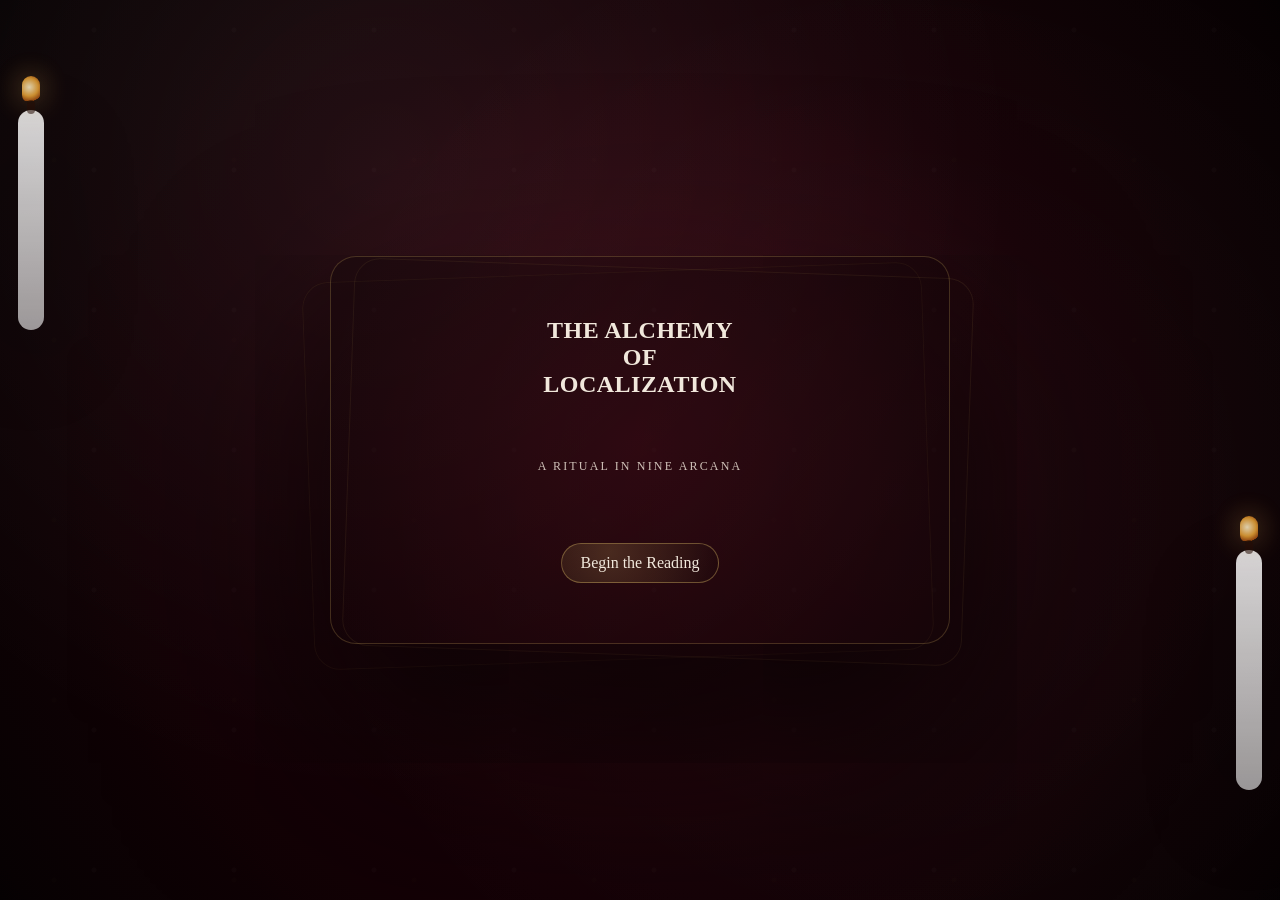
==== index.html @ 1b464106 "Create tarot-themed multi-page reading experience" ====
<!doctype html>
<html lang="en">
<head>
  <meta charset="utf-8" />
  <meta name="viewport" content="width=device-width,initial-scale=1" />
  <title>The Alchemy of Localization</title>
  <link rel="stylesheet" href="styles.css" />
</head>
<body class="page page--cover">
  <div class="bg"></div>

  <!-- floating corner candles (png optional) -->
  <div class="cornerCandles" aria-hidden="true">
    <div class="candle candle--tl">
      <div class="flame"></div>
    </div>
    <div class="candle candle--br">
      <div class="flame"></div>
    </div>
  </div>

  <main class="centerStage">
    <section class="stack" aria-label="Cover">
      <div class="stack__card stack__card--back"></div>
      <div class="stack__card stack__card--mid"></div>

      <div class="stack__card stack__card--front" id="coverCard">
        <!-- Optional photo face; if you add assets/cover-front.jpg later it will show -->
        <div class="coverPhoto" aria-hidden="true"></div>

        <div class="coverFace">
          <h1 class="title">THE ALCHEMY<br/>OF<br/>LOCALIZATION</h1>
          <p class="subtitle">A Ritual in Nine Arcana</p>

          <a class="btn btn--gold" id="beginReading" href="spread.html">Begin the Reading</a>
        </div>
      </div>
    </section>
  </main>

  <script src="script.js"></script>
</body>
</html>
---- styles.css ----
:root{
  --bg0:#050102;
  --bg1:#140206;
  --bg2:#2a0610;
  --velvet:#3a0712;
  --ink:#0b0203;

  --ivory:#f1e8dc;
  --ivory2:rgba(241,232,220,.82);
  --gold:#c6a65b;
  --gold2:rgba(198,166,91,.26);

  --shadow: 0 80px 220px rgba(0,0,0,.72);
}

*{ box-sizing:border-box; }
html,body{ height:100%; }
body{
  margin:0;
  color:var(--ivory);
  font-family: "Georgia", serif;
  background: var(--bg0);
  overflow-x:hidden;
}

a{ color:inherit; }

.bg{
  position:fixed; inset:0;
  background:
    radial-gradient(circle at 30% 18%, rgba(255,255,255,.06), transparent 55%),
    radial-gradient(circle at 70% 55%, rgba(255,255,255,.03), transparent 60%),
    radial-gradient(circle at 50% 50%, var(--velvet) 0%, var(--bg1) 55%, var(--bg0) 100%);
  filter: saturate(115%);
  z-index:-3;
}

/* ===== Petals (fallback: CSS petals if no image) ===== */
body::before{
  content:"";
  position:fixed; inset:-20%;
  background:
    radial-gradient(circle, rgba(241,232,220,.06) 0 2px, transparent 3px) 0 0/140px 140px,
    radial-gradient(circle, rgba(198,166,91,.04) 0 2px, transparent 3px) 40px 70px/180px 180px;
  opacity:.35;
  filter: blur(0.2px);
  pointer-events:none;
  z-index:-2;
  animation: drift 14s ease-in-out infinite alternate;
}
@keyframes drift{
  from{ transform: translate3d(-10px,-8px,0); }
  to{ transform: translate3d(12px,10px,0); }
}

/* ===== Layout helpers ===== */
.page{ min-height:100vh; }
.centerStage{ min-height:100vh; display:grid; place-items:center; padding:48px 18px; }

.title{ margin:0; letter-spacing:.02em; text-transform:uppercase; }
.title--hero{ font-size: clamp(34px, 5vw, 56px); }
.subtitle{
  margin:10px 0 18px;
  color: var(--ivory2);
  letter-spacing:.18em;
  text-transform:uppercase;
  font-size: 12px;
}

/* ===== Buttons ===== */
.btn{
  display:inline-block;
  padding:10px 18px;
  border-radius:999px;
  border:1px solid rgba(198,166,91,.44);
  text-decoration:none;
  background: rgba(0,0,0,.16);
  transition: transform .2s ease, box-shadow .2s ease, background .2s ease;
}
.btn:hover{
  transform: translateY(-1px);
  box-shadow: 0 22px 70px rgba(0,0,0,.45);
}
.btn--gold{
  background: radial-gradient(circle at 30% 20%, rgba(198,166,91,.22), rgba(0,0,0,.12));
}
.btn--ghost{ opacity:.9; }

/* ===== Cover stack ===== */
.stack{ position:relative; width:min(760px, 94vw); aspect-ratio: 16/10; display:grid; place-items:center; }
.stack__card{
  position:absolute;
  width:min(620px, 94vw);
  aspect-ratio: 16/10;
  border-radius:26px;
  border:1px solid var(--gold2);
  background: rgba(0,0,0,.22);
  box-shadow: var(--shadow);
  overflow:hidden;
}
.stack__card--back{ transform: translate(-22px, 16px) rotate(-2deg); opacity:.35; }
.stack__card--mid { transform: translate(18px, 12px) rotate(2deg); opacity:.45; }
.stack__card--front{ z-index:5; }

.coverFace{
  position:relative;
  z-index:10;
  height:100%;
  display:grid;
  place-items:center;
  text-align:center;
  padding:34px;
  pointer-events:auto;
}

.coverPhoto{
  position:absolute; inset:0;
  border-radius: inherit;
  background:
    url("assets/cover-front.jpg") center/cover no-repeat;
  opacity:.0; /* becomes visible automatically if image loads */
  z-index:8;
  pointer-events:none;
}
.coverPhoto::after{
  content:"";
  position:absolute; inset:0;
  background: linear-gradient(to bottom, rgba(0,0,0,.12), rgba(0,0,0,.72));
}
.coverPhoto.is-loaded{ opacity:1; }

.coverPhoto.is-opening{
  transform: rotateY(-78deg);
  transform-origin:left center;
  transition: transform 900ms cubic-bezier(.22,1,.36,1), opacity 650ms ease, filter 650ms ease;
  opacity:0;
  filter: blur(6px);
}

/* ===== Candles (no png needed: pure CSS candle + flicker) ===== */
.cornerCandles{ position:fixed; inset:0; pointer-events:none; }
.candle{
  position:absolute;
  width: 26px;
  height: 220px;
  border-radius: 18px;
  background: linear-gradient(to bottom, rgba(255,255,255,.92), rgba(255,255,255,.65));
  box-shadow: 0 30px 90px rgba(0,0,0,.55);
  opacity:.9;
  filter: blur(.0px);
}
.candle--tl{ left:18px; top:110px; }
.candle--br{ right:18px; bottom:110px; height: 240px; }

.candle::after{
  content:"";
  position:absolute;
  left: 50%;
  top: -10px;
  width: 8px; height: 14px;
  transform: translateX(-50%);
  background: rgba(40,15,5,.55);
  border-radius: 6px;
  filter: blur(.2px);
}
.flame{
  position:absolute;
  left:50%;
  top:-34px;
  width: 18px; height: 28px;
  transform: translateX(-50%);
  border-radius: 12px 12px 12px 12px;
  background: radial-gradient(circle at 40% 40%, rgba(255,240,200,.95), rgba(255,180,60,.85) 45%, rgba(255,120,20,.55) 70%, transparent 72%);
  filter: drop-shadow(0 0 14px rgba(255,190,90,.55));
  animation: flicker 120ms infinite alternate;
}
@keyframes flicker{
  from{ transform: translateX(-50%) rotate(-1deg) scale(0.98); opacity:.85; }
  to{ transform: translateX(-50%) rotate(1deg) scale(1.02); opacity:1; }
}

/* ===== Spread page ===== */
.spreadStage{ min-height:100vh; padding:56px 18px 40px; max-width:1100px; margin:0 auto; }
.spreadHeader{ text-align:center; margin-bottom: 22px; }
.kicker{ color: rgba(198,166,91,.78); letter-spacing:.22em; text-transform:uppercase; font-size: 12px; }
.spell{ margin:10px 0 6px; font-size: clamp(34px, 4.5vw, 58px); }
.deckline{ margin:0 auto; max-width: 70ch; color: var(--ivory2); }

.spreadArea{ display:grid; place-items:center; gap: 18px; }
.deck{
  width: 240px; height: 160px;
  position:relative;
  opacity: .95;
}
.deck__card{
  position:absolute; inset:0;
  border-radius: 18px;
  border:1px solid var(--gold2);
  background: linear-gradient(135deg, rgba(255,255,255,.04), rgba(0,0,0,.25));
  box-shadow: 0 50px 140px rgba(0,0,0,.55);
}
.deck__card:nth-child(1){ transform: rotate(-3deg) translate(-6px, 2px); }
.deck__card:nth-child(2){ transform: rotate(2deg) translate(6px, -2px); opacity:.9; }
.deck__card:nth-child(3){ transform: rotate(0deg); opacity:.8; }

.cardsGrid{
  width: min(980px, 96vw);
  display:grid;
  grid-template-columns: repeat(3, 1fr);
  gap: 16px;
  opacity: 0;
  transform: translateY(10px);
  pointer-events:none;
  transition: opacity 600ms ease, transform 600ms ease;
}
@media (max-width: 820px){ .cardsGrid{ grid-template-columns: repeat(2, 1fr); } }
@media (max-width: 520px){ .cardsGrid{ grid-template-columns: 1fr; } }

.cardsGrid[data-state="shown"]{
  opacity:1;
  transform: translateY(0);
  pointer-events:auto;
}

.tarot{
  border:1px solid var(--gold2);
  border-radius:18px;
  background: rgba(0,0,0,.20);
  box-shadow: 0 40px 120px rgba(0,0,0,.45);
  padding:0;
  cursor:pointer;
  overflow:hidden;
  aspect-ratio: 3 / 5;
  position:relative;
}
.tarot::before{
  content:"";
  position:absolute; inset:0;
  background:
    radial-gradient(circle at 30% 20%, rgba(255,255,255,.06), transparent 55%),
    linear-gradient(to bottom, rgba(0,0,0,.05), rgba(0,0,0,.55));
}
.tarot span{
  position:absolute;
  left:14px; bottom:12px;
  color: rgba(241,232,220,.85);
  letter-spacing:.18em;
  text-transform:uppercase;
  font-size: 11px;
}

/* once you add images, they’ll show automatically */
.tarot.has-img{
  background-size: cover;
  background-position: center;
}
.tarot.has-img::before{ background: linear-gradient(to bottom, rgba(0,0,0,.05), rgba(0,0,0,.62)); }

.spreadActions{ display:flex; justify-content:center; gap:10px; flex-wrap:wrap; margin-top: 16px; }
.hint{ text-align:center; opacity:.85; margin-top: 12px; }

/* ===== Reading page ===== */
.rail{
  position:fixed; left:18px; top:50%; transform: translateY(-50%);
  display:flex; flex-direction:column; gap:10px; z-index:20;
}
.rail a{
  width:36px; height:36px; border-radius:999px;
  display:grid; place-items:center;
  border:1px solid rgba(198,166,91,.35);
  text-decoration:none;
  background: rgba(0,0,0,.14);
  font-size:12px;
}

.reading{ max-width:1100px; margin:0 auto; padding: 56px 18px 72px; }
.readingHero{ padding-left: 64px; }
@media (max-width: 900px){ .readingHero{ padding-left:0; } .rail{ display:none; } }

.readingActions{ display:flex; gap:10px; flex-wrap:wrap; margin-top:12px; }

.arcana{
  padding: 40px 0;
  border-top: 1px solid rgba(198,166,91,.12);
}
.arcana h2{ margin: 0 0 10px; font-size: clamp(26px, 3.2vw, 40px); }
.arcana p{ margin: 0; color: rgba(241,232,220,.82); max-width: 78ch; }

.final{ padding: 56px 0 0; text-align:center; border-top: 1px solid rgba(198,166,91,.12); }
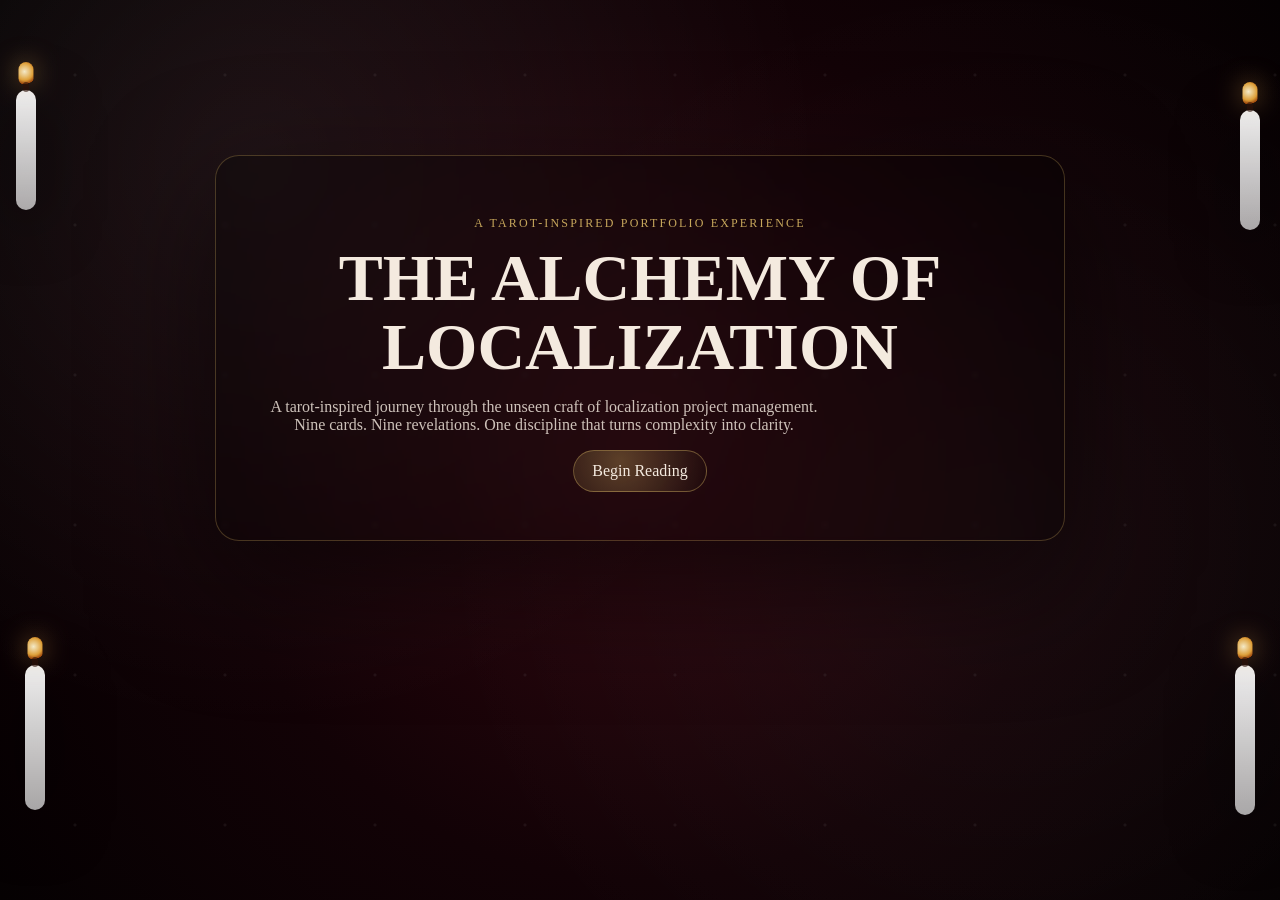
==== commit ec4ff1b7: "Refine tarot experience with full arcana narrative and interactions" ====
--- a/index.html
+++ b/index.html
@@ -8,33 +8,22 @@
 </head>
 <body class="page page--cover">
   <div class="bg"></div>
+  <div class="particles" aria-hidden="true"></div>
+  <div class="petalLayer" id="petalLayer" aria-hidden="true"></div>
 
-  <!-- floating corner candles (png optional) -->
   <div class="cornerCandles" aria-hidden="true">
-    <div class="candle candle--tl">
-      <div class="flame"></div>
-    </div>
-    <div class="candle candle--br">
-      <div class="flame"></div>
-    </div>
+    <div class="candle candle--tl"><div class="flame"></div></div>
+    <div class="candle candle--tr"><div class="flame"></div></div>
+    <div class="candle candle--bl"><div class="flame"></div></div>
+    <div class="candle candle--br"><div class="flame"></div></div>
   </div>
 
   <main class="centerStage">
-    <section class="stack" aria-label="Cover">
-      <div class="stack__card stack__card--back"></div>
-      <div class="stack__card stack__card--mid"></div>
-
-      <div class="stack__card stack__card--front" id="coverCard">
-        <!-- Optional photo face; if you add assets/cover-front.jpg later it will show -->
-        <div class="coverPhoto" aria-hidden="true"></div>
-
-        <div class="coverFace">
-          <h1 class="title">THE ALCHEMY<br/>OF<br/>LOCALIZATION</h1>
-          <p class="subtitle">A Ritual in Nine Arcana</p>
-
-          <a class="btn btn--gold" id="beginReading" href="spread.html">Begin the Reading</a>
-        </div>
-      </div>
+    <section class="heroCard" aria-label="Cover">
+      <p class="kicker">A TAROT-INSPIRED PORTFOLIO EXPERIENCE</p>
+      <h1 class="title">THE ALCHEMY OF LOCALIZATION</h1>
+      <p class="lead">A tarot-inspired journey through the unseen craft of localization project management. Nine cards. Nine revelations. One discipline that turns complexity into clarity.</p>
+      <a class="btn btn--gold" id="beginReading" href="spread.html">Begin Reading</a>
     </section>
   </main>
 
--- a/styles.css
+++ b/styles.css
@@ -1,289 +1,80 @@
 :root{
   --bg0:#050102;
-  --bg1:#140206;
-  --bg2:#2a0610;
-  --velvet:#3a0712;
-  --ink:#0b0203;
+  --bg1:#120206;
+  --velvet:#310810;
+  --ivory:#f4eadf;
+  --ivory-soft:rgba(244,234,223,.82);
+  --gold:#c6a65b;
+  --gold-soft:rgba(198,166,91,.3);
+}
+*{box-sizing:border-box}
+html,body{height:100%}
+body{margin:0;color:var(--ivory);font-family:Georgia,serif;background:var(--bg0);overflow-x:hidden}
+a{color:inherit}
+.bg{position:fixed;inset:0;background:radial-gradient(circle at 20% 18%,rgba(255,255,255,.07),transparent 45%),radial-gradient(circle at 78% 60%,rgba(255,255,255,.04),transparent 50%),radial-gradient(circle at 50% 50%,var(--velvet),var(--bg1) 55%,var(--bg0));z-index:-4}
+.particles{position:fixed;inset:0;z-index:-3;pointer-events:none;opacity:.55;background-image:radial-gradient(circle,rgba(255,255,255,.1) 0 1px,transparent 2px);background-size:150px 150px;animation:drift 16s ease-in-out infinite alternate}
+@keyframes drift{from{transform:translate(-10px,-8px)}to{transform:translate(14px,12px)}}
 
-  --ivory:#f1e8dc;
-  --ivory2:rgba(241,232,220,.82);
-  --gold:#c6a65b;
-  --gold2:rgba(198,166,91,.26);
+.petalLayer{position:fixed;inset:0;pointer-events:none;z-index:20}
+.petal{position:absolute;width:10px;height:14px;background:linear-gradient(150deg,#f7d5d9,#be4f5f);border-radius:65% 35% 60% 40%;opacity:.82;animation:petalFall 1.4s ease-out forwards}
+@keyframes petalFall{0%{transform:translate(0,0) rotate(0) scale(1);opacity:.9}100%{transform:translate(var(--dx),var(--dy)) rotate(220deg) scale(.3);opacity:0}}
 
-  --shadow: 0 80px 220px rgba(0,0,0,.72);
-}
+.page{min-height:100vh}
+.centerStage,.spreadStage,.readingStage{position:relative;min-height:100vh;padding:56px 20px 70px;max-width:1100px;margin:0 auto}
+.kicker,.subtitle{text-transform:uppercase;letter-spacing:.18em;font-size:12px;color:var(--gold)}
+.title{margin:0 0 14px;font-size:clamp(38px,6vw,66px);line-height:1.05;text-transform:uppercase}
+.lead,.deckline,.lore{color:var(--ivory-soft);max-width:70ch}
+.lore{font-style:italic}
 
-*{ box-sizing:border-box; }
-html,body{ height:100%; }
-body{
-  margin:0;
-  color:var(--ivory);
-  font-family: "Georgia", serif;
-  background: var(--bg0);
-  overflow-x:hidden;
-}
+.heroCard,.readingCard,.closingScene{background:rgba(0,0,0,.3);border:1px solid var(--gold-soft);border-radius:24px;box-shadow:0 40px 120px rgba(0,0,0,.55);backdrop-filter:blur(2px)}
+.heroCard{padding:48px;text-align:center;max-width:850px;margin:11vh auto 0}
 
-a{ color:inherit; }
+.btn{display:inline-block;padding:11px 18px;border-radius:999px;border:1px solid rgba(198,166,91,.45);text-decoration:none;background:rgba(0,0,0,.2);transition:.2s transform,.2s box-shadow,.2s opacity;cursor:pointer;color:var(--ivory)}
+.btn:hover{transform:translateY(-1px);box-shadow:0 18px 60px rgba(0,0,0,.45)}
+.btn--gold{background:radial-gradient(circle at 35% 25%,rgba(198,166,91,.35),rgba(0,0,0,.12))}
+.btn--gold-soft{background:radial-gradient(circle at 35% 25%,rgba(198,166,91,.2),rgba(0,0,0,.12))}
+.btn--ghost{opacity:.92}
 
-.bg{
-  position:fixed; inset:0;
-  background:
-    radial-gradient(circle at 30% 18%, rgba(255,255,255,.06), transparent 55%),
-    radial-gradient(circle at 70% 55%, rgba(255,255,255,.03), transparent 60%),
-    radial-gradient(circle at 50% 50%, var(--velvet) 0%, var(--bg1) 55%, var(--bg0) 100%);
-  filter: saturate(115%);
-  z-index:-3;
-}
+.cornerCandles,.candleField{position:fixed;inset:0;pointer-events:none;z-index:1}
+.candle{position:absolute;width:20px;height:120px;border-radius:14px;background:linear-gradient(to bottom,rgba(255,255,255,.93),rgba(255,255,255,.65));box-shadow:0 14px 60px rgba(0,0,0,.6)}
+.candle::after{content:"";position:absolute;left:50%;top:-8px;transform:translateX(-50%);width:6px;height:10px;background:rgba(45,16,8,.6);border-radius:8px}
+.flame{position:absolute;left:50%;top:-28px;transform:translateX(-50%);width:15px;height:24px;border-radius:12px;background:radial-gradient(circle at 40% 40%,rgba(255,245,210,.95),rgba(255,185,66,.85) 50%,rgba(255,110,10,.55) 72%,transparent 74%);filter:drop-shadow(0 0 12px rgba(255,190,90,.5));animation:flicker .14s infinite alternate}
+@keyframes flicker{from{transform:translateX(-50%) rotate(-2deg) scale(.98)}to{transform:translateX(-50%) rotate(1deg) scale(1.04)}}
+.candle--tl{left:16px;top:90px}.candle--tr{right:20px;top:110px}.candle--bl{left:25px;bottom:90px;height:145px}.candle--br{right:25px;bottom:85px;height:150px}
 
-/* ===== Petals (fallback: CSS petals if no image) ===== */
-body::before{
-  content:"";
-  position:fixed; inset:-20%;
-  background:
-    radial-gradient(circle, rgba(241,232,220,.06) 0 2px, transparent 3px) 0 0/140px 140px,
-    radial-gradient(circle, rgba(198,166,91,.04) 0 2px, transparent 3px) 40px 70px/180px 180px;
-  opacity:.35;
-  filter: blur(0.2px);
-  pointer-events:none;
-  z-index:-2;
-  animation: drift 14s ease-in-out infinite alternate;
-}
-@keyframes drift{
-  from{ transform: translate3d(-10px,-8px,0); }
-  to{ transform: translate3d(12px,10px,0); }
-}
+.spreadHeader,.readingHeader{text-align:center;margin-bottom:22px}
+.cardsGrid{display:grid;grid-template-columns:repeat(3,1fr);gap:16px;opacity:0;transform:translateY(12px) scale(.98);pointer-events:none;transition:.7s}
+.cardsGrid[data-state='shown']{opacity:1;transform:translateY(0) scale(1);pointer-events:auto}
+@media (max-width:820px){.cardsGrid{grid-template-columns:repeat(2,1fr)}}
+@media (max-width:560px){.cardsGrid{grid-template-columns:1fr}.heroCard{padding:34px 24px}}
+.tarot{aspect-ratio:3/5;border:1px solid var(--gold-soft);border-radius:16px;background:linear-gradient(145deg,rgba(255,255,255,.08),rgba(0,0,0,.4));position:relative;overflow:hidden;cursor:pointer;color:var(--ivory);box-shadow:0 28px 80px rgba(0,0,0,.55);transition:transform .25s}
+.tarot:hover{transform:translateY(-4px)}
+.tarot::before{content:"";position:absolute;inset:0;background:linear-gradient(to bottom,rgba(0,0,0,.06),rgba(0,0,0,.65))}
+.tarot span{position:absolute;left:12px;bottom:12px;letter-spacing:.1em;font-size:11px;text-transform:uppercase;text-align:left;z-index:2}
+.tarot.has-img{background-size:cover;background-position:center}
+.tarot.has-img::before{background:linear-gradient(to bottom,rgba(0,0,0,.1),rgba(0,0,0,.72))}
+.spreadActions,.readingActions{display:flex;gap:10px;justify-content:center;flex-wrap:wrap;margin-top:16px}
+.hint{text-align:center;color:var(--ivory-soft)}
 
-/* ===== Layout helpers ===== */
-.page{ min-height:100vh; }
-.centerStage{ min-height:100vh; display:grid; place-items:center; padding:48px 18px; }
+.candleField .candle:nth-child(1){left:8%;bottom:22px;height:130px}
+.candleField .candle:nth-child(2){left:20%;bottom:8px;height:95px}
+.candleField .candle:nth-child(3){left:36%;bottom:15px;height:115px}
+.candleField .candle:nth-child(4){right:35%;bottom:14px;height:104px}
+.candleField .candle:nth-child(5){right:19%;bottom:8px;height:92px}
+.candleField .candle:nth-child(6){right:8%;bottom:22px;height:136px}
+.candleField--dense .candle{height:90px}
 
-.title{ margin:0; letter-spacing:.02em; text-transform:uppercase; }
-.title--hero{ font-size: clamp(34px, 5vw, 56px); }
-.subtitle{
-  margin:10px 0 18px;
-  color: var(--ivory2);
-  letter-spacing:.18em;
-  text-transform:uppercase;
-  font-size: 12px;
-}
+.arcanaRail{display:grid;grid-template-columns:repeat(9,minmax(0,1fr));gap:8px;margin:0 auto 16px;max-width:920px}
+.arcanaRail a{border:1px solid var(--gold-soft);padding:8px 6px;border-radius:999px;text-align:center;text-decoration:none;background:rgba(0,0,0,.2);font-size:12px}
+.arcanaRail a.is-active{background:rgba(198,166,91,.28)}
+.readingCard{padding:28px;max-width:920px;margin:0 auto}
+.progress{color:var(--gold);letter-spacing:.15em;text-transform:uppercase;font-size:11px}
+.prophecy{font-style:italic;color:var(--ivory-soft)}
+.detailGrid{display:grid;grid-template-columns:repeat(3,1fr);gap:14px}
+.detailBlock{padding:14px;border:1px solid rgba(198,166,91,.2);border-radius:14px;background:rgba(0,0,0,.22)}
+.detailBlock h3{margin:0 0 8px;font-size:14px;letter-spacing:.06em;text-transform:uppercase;color:var(--gold)}
+.detailBlock p{margin:0;color:var(--ivory-soft)}
+@media (max-width:860px){.detailGrid{grid-template-columns:1fr}}
 
-/* ===== Buttons ===== */
-.btn{
-  display:inline-block;
-  padding:10px 18px;
-  border-radius:999px;
-  border:1px solid rgba(198,166,91,.44);
-  text-decoration:none;
-  background: rgba(0,0,0,.16);
-  transition: transform .2s ease, box-shadow .2s ease, background .2s ease;
-}
-.btn:hover{
-  transform: translateY(-1px);
-  box-shadow: 0 22px 70px rgba(0,0,0,.45);
-}
-.btn--gold{
-  background: radial-gradient(circle at 30% 20%, rgba(198,166,91,.22), rgba(0,0,0,.12));
-}
-.btn--ghost{ opacity:.9; }
-
-/* ===== Cover stack ===== */
-.stack{ position:relative; width:min(760px, 94vw); aspect-ratio: 16/10; display:grid; place-items:center; }
-.stack__card{
-  position:absolute;
-  width:min(620px, 94vw);
-  aspect-ratio: 16/10;
-  border-radius:26px;
-  border:1px solid var(--gold2);
-  background: rgba(0,0,0,.22);
-  box-shadow: var(--shadow);
-  overflow:hidden;
-}
-.stack__card--back{ transform: translate(-22px, 16px) rotate(-2deg); opacity:.35; }
-.stack__card--mid { transform: translate(18px, 12px) rotate(2deg); opacity:.45; }
-.stack__card--front{ z-index:5; }
-
-.coverFace{
-  position:relative;
-  z-index:10;
-  height:100%;
-  display:grid;
-  place-items:center;
-  text-align:center;
-  padding:34px;
-  pointer-events:auto;
-}
-
-.coverPhoto{
-  position:absolute; inset:0;
-  border-radius: inherit;
-  background:
-    url("assets/cover-front.jpg") center/cover no-repeat;
-  opacity:.0; /* becomes visible automatically if image loads */
-  z-index:8;
-  pointer-events:none;
-}
-.coverPhoto::after{
-  content:"";
-  position:absolute; inset:0;
-  background: linear-gradient(to bottom, rgba(0,0,0,.12), rgba(0,0,0,.72));
-}
-.coverPhoto.is-loaded{ opacity:1; }
-
-.coverPhoto.is-opening{
-  transform: rotateY(-78deg);
-  transform-origin:left center;
-  transition: transform 900ms cubic-bezier(.22,1,.36,1), opacity 650ms ease, filter 650ms ease;
-  opacity:0;
-  filter: blur(6px);
-}
-
-/* ===== Candles (no png needed: pure CSS candle + flicker) ===== */
-.cornerCandles{ position:fixed; inset:0; pointer-events:none; }
-.candle{
-  position:absolute;
-  width: 26px;
-  height: 220px;
-  border-radius: 18px;
-  background: linear-gradient(to bottom, rgba(255,255,255,.92), rgba(255,255,255,.65));
-  box-shadow: 0 30px 90px rgba(0,0,0,.55);
-  opacity:.9;
-  filter: blur(.0px);
-}
-.candle--tl{ left:18px; top:110px; }
-.candle--br{ right:18px; bottom:110px; height: 240px; }
-
-.candle::after{
-  content:"";
-  position:absolute;
-  left: 50%;
-  top: -10px;
-  width: 8px; height: 14px;
-  transform: translateX(-50%);
-  background: rgba(40,15,5,.55);
-  border-radius: 6px;
-  filter: blur(.2px);
-}
-.flame{
-  position:absolute;
-  left:50%;
-  top:-34px;
-  width: 18px; height: 28px;
-  transform: translateX(-50%);
-  border-radius: 12px 12px 12px 12px;
-  background: radial-gradient(circle at 40% 40%, rgba(255,240,200,.95), rgba(255,180,60,.85) 45%, rgba(255,120,20,.55) 70%, transparent 72%);
-  filter: drop-shadow(0 0 14px rgba(255,190,90,.55));
-  animation: flicker 120ms infinite alternate;
-}
-@keyframes flicker{
-  from{ transform: translateX(-50%) rotate(-1deg) scale(0.98); opacity:.85; }
-  to{ transform: translateX(-50%) rotate(1deg) scale(1.02); opacity:1; }
-}
-
-/* ===== Spread page ===== */
-.spreadStage{ min-height:100vh; padding:56px 18px 40px; max-width:1100px; margin:0 auto; }
-.spreadHeader{ text-align:center; margin-bottom: 22px; }
-.kicker{ color: rgba(198,166,91,.78); letter-spacing:.22em; text-transform:uppercase; font-size: 12px; }
-.spell{ margin:10px 0 6px; font-size: clamp(34px, 4.5vw, 58px); }
-.deckline{ margin:0 auto; max-width: 70ch; color: var(--ivory2); }
-
-.spreadArea{ display:grid; place-items:center; gap: 18px; }
-.deck{
-  width: 240px; height: 160px;
-  position:relative;
-  opacity: .95;
-}
-.deck__card{
-  position:absolute; inset:0;
-  border-radius: 18px;
-  border:1px solid var(--gold2);
-  background: linear-gradient(135deg, rgba(255,255,255,.04), rgba(0,0,0,.25));
-  box-shadow: 0 50px 140px rgba(0,0,0,.55);
-}
-.deck__card:nth-child(1){ transform: rotate(-3deg) translate(-6px, 2px); }
-.deck__card:nth-child(2){ transform: rotate(2deg) translate(6px, -2px); opacity:.9; }
-.deck__card:nth-child(3){ transform: rotate(0deg); opacity:.8; }
-
-.cardsGrid{
-  width: min(980px, 96vw);
-  display:grid;
-  grid-template-columns: repeat(3, 1fr);
-  gap: 16px;
-  opacity: 0;
-  transform: translateY(10px);
-  pointer-events:none;
-  transition: opacity 600ms ease, transform 600ms ease;
-}
-@media (max-width: 820px){ .cardsGrid{ grid-template-columns: repeat(2, 1fr); } }
-@media (max-width: 520px){ .cardsGrid{ grid-template-columns: 1fr; } }
-
-.cardsGrid[data-state="shown"]{
-  opacity:1;
-  transform: translateY(0);
-  pointer-events:auto;
-}
-
-.tarot{
-  border:1px solid var(--gold2);
-  border-radius:18px;
-  background: rgba(0,0,0,.20);
-  box-shadow: 0 40px 120px rgba(0,0,0,.45);
-  padding:0;
-  cursor:pointer;
-  overflow:hidden;
-  aspect-ratio: 3 / 5;
-  position:relative;
-}
-.tarot::before{
-  content:"";
-  position:absolute; inset:0;
-  background:
-    radial-gradient(circle at 30% 20%, rgba(255,255,255,.06), transparent 55%),
-    linear-gradient(to bottom, rgba(0,0,0,.05), rgba(0,0,0,.55));
-}
-.tarot span{
-  position:absolute;
-  left:14px; bottom:12px;
-  color: rgba(241,232,220,.85);
-  letter-spacing:.18em;
-  text-transform:uppercase;
-  font-size: 11px;
-}
-
-/* once you add images, they’ll show automatically */
-.tarot.has-img{
-  background-size: cover;
-  background-position: center;
-}
-.tarot.has-img::before{ background: linear-gradient(to bottom, rgba(0,0,0,.05), rgba(0,0,0,.62)); }
-
-.spreadActions{ display:flex; justify-content:center; gap:10px; flex-wrap:wrap; margin-top: 16px; }
-.hint{ text-align:center; opacity:.85; margin-top: 12px; }
-
-/* ===== Reading page ===== */
-.rail{
-  position:fixed; left:18px; top:50%; transform: translateY(-50%);
-  display:flex; flex-direction:column; gap:10px; z-index:20;
-}
-.rail a{
-  width:36px; height:36px; border-radius:999px;
-  display:grid; place-items:center;
-  border:1px solid rgba(198,166,91,.35);
-  text-decoration:none;
-  background: rgba(0,0,0,.14);
-  font-size:12px;
-}
-
-.reading{ max-width:1100px; margin:0 auto; padding: 56px 18px 72px; }
-.readingHero{ padding-left: 64px; }
-@media (max-width: 900px){ .readingHero{ padding-left:0; } .rail{ display:none; } }
-
-.readingActions{ display:flex; gap:10px; flex-wrap:wrap; margin-top:12px; }
-
-.arcana{
-  padding: 40px 0;
-  border-top: 1px solid rgba(198,166,91,.12);
-}
-.arcana h2{ margin: 0 0 10px; font-size: clamp(26px, 3.2vw, 40px); }
-.arcana p{ margin: 0; color: rgba(241,232,220,.82); max-width: 78ch; }
-
-.final{ padding: 56px 0 0; text-align:center; border-top: 1px solid rgba(198,166,91,.12); }
+.closingScene{margin:22px auto 0;max-width:920px;padding:40px 28px;text-align:center;position:relative;overflow:hidden}
+.closingScene h2{margin-top:20px;font-size:clamp(24px,3.5vw,38px)}
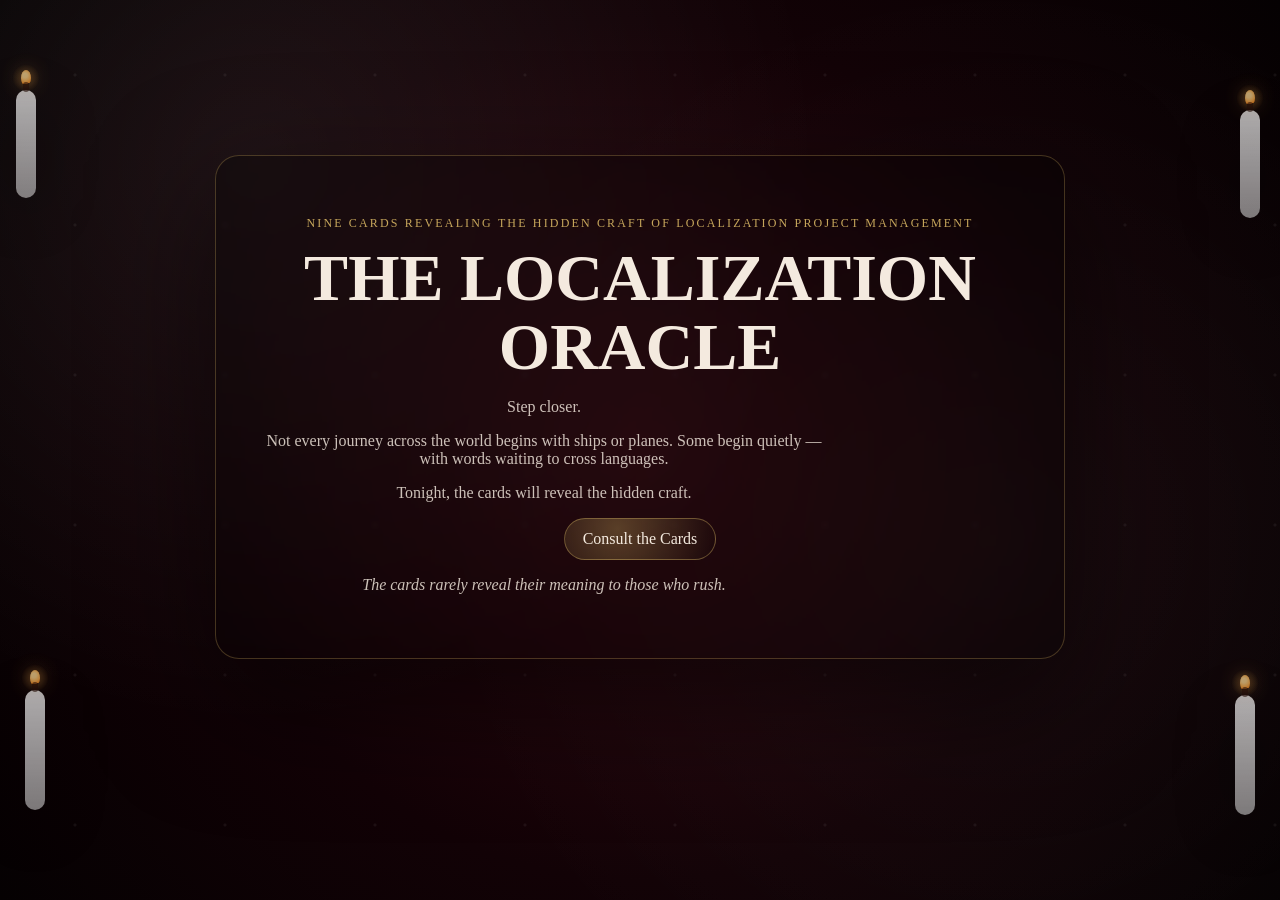
==== commit d3c5e10f: "Refine closing ceremony layering and reveal timing" ====
--- a/index.html
+++ b/index.html
@@ -3,7 +3,7 @@
 <head>
   <meta charset="utf-8" />
   <meta name="viewport" content="width=device-width,initial-scale=1" />
-  <title>The Alchemy of Localization</title>
+  <title>The Localization Oracle</title>
   <link rel="stylesheet" href="styles.css" />
 </head>
 <body class="page page--cover">
@@ -20,10 +20,13 @@
 
   <main class="centerStage">
     <section class="heroCard" aria-label="Cover">
-      <p class="kicker">A TAROT-INSPIRED PORTFOLIO EXPERIENCE</p>
-      <h1 class="title">THE ALCHEMY OF LOCALIZATION</h1>
-      <p class="lead">A tarot-inspired journey through the unseen craft of localization project management. Nine cards. Nine revelations. One discipline that turns complexity into clarity.</p>
-      <a class="btn btn--gold" id="beginReading" href="spread.html">Begin Reading</a>
+      <p class="kicker">Nine Cards Revealing the Hidden Craft of Localization Project Management</p>
+      <h1 class="title">The Localization Oracle</h1>
+      <p class="lead">Step closer.</p>
+      <p class="lead">Not every journey across the world begins with ships or planes. Some begin quietly — with words waiting to cross languages.</p>
+      <p class="lead">Tonight, the cards will reveal the hidden craft.</p>
+      <a class="btn btn--gold" id="beginReading" href="spread.html">Consult the Cards</a>
+      <p class="lore coverWhisper">The cards rarely reveal their meaning to those who rush.</p>
     </section>
   </main>
 
--- a/styles.css
+++ b/styles.css
@@ -36,10 +36,11 @@
 .btn--ghost{opacity:.92}
 
 .cornerCandles,.candleField{position:fixed;inset:0;pointer-events:none;z-index:1}
-.candle{position:absolute;width:20px;height:120px;border-radius:14px;background:linear-gradient(to bottom,rgba(255,255,255,.93),rgba(255,255,255,.65));box-shadow:0 14px 60px rgba(0,0,0,.6)}
+.candle{position:absolute;width:20px;height:108px;max-height:120px;border-radius:14px;background:linear-gradient(to bottom,rgba(255,255,255,.93),rgba(255,255,255,.65));box-shadow:0 14px 60px rgba(0,0,0,.6);opacity:.72}
 .candle::after{content:"";position:absolute;left:50%;top:-8px;transform:translateX(-50%);width:6px;height:10px;background:rgba(45,16,8,.6);border-radius:8px}
-.flame{position:absolute;left:50%;top:-28px;transform:translateX(-50%);width:15px;height:24px;border-radius:12px;background:radial-gradient(circle at 40% 40%,rgba(255,245,210,.95),rgba(255,185,66,.85) 50%,rgba(255,110,10,.55) 72%,transparent 74%);filter:drop-shadow(0 0 12px rgba(255,190,90,.5));animation:flicker .14s infinite alternate}
-@keyframes flicker{from{transform:translateX(-50%) rotate(-2deg) scale(.98)}to{transform:translateX(-50%) rotate(1deg) scale(1.04)}}
+.flame{position:absolute;left:50%;top:-20px;transform:translateX(-50%);width:10px;height:16px;border-radius:50%;background:radial-gradient(circle at 40% 35%,#ffe7a9 18%,#ffbc5f 44%,#ff8f1f 68%,transparent 72%);filter:blur(.35px) drop-shadow(0 0 10px rgba(255,178,71,.45));transform-origin:50% 90%;animation:flicker 2s ease-in-out infinite}
+.flame::after{content:"";position:absolute;width:30px;height:30px;left:50%;top:-7px;transform:translateX(-50%);border-radius:50%;background:radial-gradient(circle,rgba(255,180,80,.35),transparent 65%)}
+@keyframes flicker{0%{transform:translateX(-50%) scale(1) translateY(0);opacity:.88}25%{transform:translateX(-50%) scale(1.1,.95) translateY(-1px);opacity:1}50%{transform:translateX(-50%) scale(.95,1.06) translateY(1px);opacity:.84}75%{transform:translateX(-50%) scale(1.05,.98) translateY(-1px);opacity:.95}100%{transform:translateX(-50%) scale(1) translateY(0);opacity:.9}}
 .candle--tl{left:16px;top:90px}.candle--tr{right:20px;top:110px}.candle--bl{left:25px;bottom:90px;height:145px}.candle--br{right:25px;bottom:85px;height:150px}
 
 .spreadHeader,.readingHeader{text-align:center;margin-bottom:22px}
@@ -76,5 +77,102 @@
 .detailBlock p{margin:0;color:var(--ivory-soft)}
 @media (max-width:860px){.detailGrid{grid-template-columns:1fr}}
 
-.closingScene{margin:22px auto 0;max-width:920px;padding:40px 28px;text-align:center;position:relative;overflow:hidden}
-.closingScene h2{margin-top:20px;font-size:clamp(24px,3.5vw,38px)}
+.closingScene{margin:22px auto 0;max-width:920px;padding:40px 28px 150px;text-align:center;position:relative;overflow:hidden;isolation:isolate}
+.closingScene[hidden]{display:none}
+.closingScene::before{content:"";position:absolute;inset:0;background:radial-gradient(ellipse at center,rgba(0,0,0,.62),rgba(0,0,0,.24) 52%,transparent 100%);z-index:2;pointer-events:none}
+.closingScene__veil{position:absolute;inset:0;background:linear-gradient(to top,rgba(0,0,0,.6),transparent 42%);z-index:2;pointer-events:none}
+.closingScene__text{position:relative;z-index:10;max-width:700px;margin:0 auto;opacity:0;transform:translateY(10px);transition:opacity .8s ease,transform .8s ease}
+.closingScene h2{margin:16px 0 18px;font-size:clamp(24px,3.5vw,38px)}
+.closingScene__text p{color:var(--ivory-soft)}
+.closingScene__candles{position:absolute;left:0;bottom:0;width:100%;height:145px;pointer-events:none;z-index:1;opacity:0;transform:translateY(8px);transition:opacity .9s ease,transform .9s ease}
+.closingScene.is-revealed .closingScene__candles{opacity:1;transform:translateY(0)}
+.closingScene.is-text-visible .closingScene__text{opacity:1;transform:translateY(0)}
+.closingScene__candles .candle:nth-child(1){left:4%;bottom:8px;height:96px}
+.closingScene__candles .candle:nth-child(2){left:12%;bottom:2px;height:78px}
+.closingScene__candles .candle:nth-child(3){left:22%;bottom:10px;height:88px}
+.closingScene__candles .candle:nth-child(4){left:50%;bottom:0;height:64px;opacity:.55}
+.closingScene__candles .candle:nth-child(5){right:22%;bottom:10px;height:86px}
+.closingScene__candles .candle:nth-child(6){right:12%;bottom:2px;height:80px}
+.closingScene__candles .candle:nth-child(7){right:4%;bottom:8px;height:98px}
+
+.magic-dust{position:absolute;inset:0;pointer-events:none;overflow:hidden;z-index:3}
+.magic-dust span{position:absolute;width:2px;height:2px;border-radius:50%;background:rgba(255,220,154,.45);animation:floatDust linear infinite}
+@keyframes floatDust{from{transform:translateY(100%);opacity:0}20%{opacity:.55}to{transform:translateY(-15%);opacity:0}}
+
+/* ===== Spread chamber redesign ===== */
+.page--spread .spreadStage{max-width:1200px;padding-top:42px}
+.spreadWindow{position:relative;padding:30px 26px 28px;border:1px solid rgba(198,166,91,.34);border-radius:28px;background:linear-gradient(180deg,rgba(23,7,11,.86),rgba(8,2,4,.78));box-shadow:inset 0 0 0 1px rgba(198,166,91,.09),0 45px 140px rgba(0,0,0,.65)}
+.spreadWindow::before{content:"";position:absolute;inset:12px;border:1px solid rgba(198,166,91,.15);border-radius:22px;pointer-events:none}
+.spreadWindow__header{text-align:center;padding:8px 0 14px}
+.spreadWindow__title{font-size:clamp(32px,4.9vw,54px);margin-bottom:8px}
+.tarotTable{padding:8px 8px 2px}
+.cardsGrid--spread{display:grid;grid-template-columns:repeat(3,minmax(0,1fr));gap:18px;max-width:980px;margin:0 auto;opacity:1;pointer-events:auto;transform:none;transition:none}
+.cardsGrid--spread[data-state='stacked'] .tarot{grid-area:1/1;justify-self:center;align-self:center;transform:translate(0,0) rotate(var(--stack-rot,0deg));opacity:.92}
+.cardsGrid--spread[data-state='stacked'] .tarot:nth-child(1){--stack-rot:-8deg}
+.cardsGrid--spread[data-state='stacked'] .tarot:nth-child(2){--stack-rot:6deg}
+.cardsGrid--spread[data-state='stacked'] .tarot:nth-child(3){--stack-rot:-4deg}
+.cardsGrid--spread[data-state='stacked'] .tarot:nth-child(n+4){opacity:0}
+.cardsGrid--spread[data-state='spread'] .tarot{opacity:1;transform:translateY(0) rotate(0);animation:dealCard 500ms cubic-bezier(.22,.61,.36,1) both;animation-delay:calc(var(--i) * 55ms)}
+@keyframes dealCard{from{opacity:0;transform:translateY(-24px) scale(.93)}to{opacity:1;transform:translateY(0) scale(1)}}
+
+.page--spread .tarot{aspect-ratio:3/5;border:1px solid rgba(198,166,91,.38);border-radius:16px;padding:0;position:relative;overflow:visible;cursor:pointer;box-shadow:0 22px 75px rgba(0,0,0,.58);background:linear-gradient(145deg,rgba(84,23,35,.7),rgba(9,2,4,.95));transition:transform .25s ease,box-shadow .25s ease,border-color .25s ease}
+.page--spread .tarot::before{content:"";position:absolute;inset:9px;border-radius:12px;border:1px solid rgba(198,166,91,.24);background:radial-gradient(circle at 20% 15%,rgba(255,255,255,.08),transparent 42%),radial-gradient(circle at 80% 86%,rgba(198,166,91,.19),transparent 48%),linear-gradient(160deg,rgba(12,2,5,.35),rgba(0,0,0,.64))}
+.page--spread .tarot::after{content:attr(data-whisper);position:absolute;left:50%;bottom:calc(100% + 12px);transform:translateX(-50%);min-width:220px;max-width:290px;padding:8px 10px;background:rgba(9,4,5,.95);border:1px solid rgba(198,166,91,.38);border-radius:10px;color:var(--ivory-soft);font-size:11px;line-height:1.35;letter-spacing:.02em;opacity:0;pointer-events:none;transition:opacity .18s ease,transform .18s ease;box-shadow:0 15px 40px rgba(0,0,0,.45);z-index:6}
+.page--spread .tarot:hover,.page--spread .tarot:focus-visible{transform:translateY(-6px);box-shadow:0 28px 95px rgba(0,0,0,.68),0 0 28px rgba(198,166,91,.2);border-color:rgba(198,166,91,.66);outline:none}
+.page--spread .tarot:hover::after,.page--spread .tarot:focus-visible::after{opacity:1;transform:translateX(-50%) translateY(-2px)}
+.page--spread .tarot.has-img{background-size:cover;background-position:center;background-color:#1a070d}
+.page--spread .tarot.has-img::before{background:linear-gradient(to bottom,rgba(0,0,0,.02),rgba(0,0,0,.68));border-color:rgba(198,166,91,.2)}
+.tarot__sigil,.tarot__label{position:absolute;left:50%;transform:translateX(-50%);z-index:2;text-transform:uppercase;pointer-events:none}
+.tarot__sigil{top:14px;font-size:13px;letter-spacing:.26em;color:rgba(255,235,205,.86)}
+.tarot__label{bottom:12px;font-size:11px;letter-spacing:.08em;color:rgba(244,234,223,.9);background:rgba(4,1,2,.42);padding:4px 7px;border-radius:999px;white-space:nowrap;max-width:90%;overflow:hidden;text-overflow:ellipsis}
+.page--spread .spreadActions{margin-top:20px}
+
+.candleField--spread .candle:nth-child(1){left:4%;bottom:8px;height:116px}
+.candleField--spread .candle:nth-child(2){left:13%;bottom:2px;height:86px}
+.candleField--spread .candle:nth-child(3){left:23%;bottom:10px;height:104px}
+.candleField--spread .candle:nth-child(4){right:24%;bottom:10px;height:108px}
+.candleField--spread .candle:nth-child(5){right:13%;bottom:2px;height:90px}
+.candleField--spread .candle:nth-child(6){right:4%;bottom:8px;height:122px}
+.candleField--spread .candle:nth-child(7){left:48%;bottom:0;height:78px}
+.candleField--spread .candle:nth-child(8){right:48%;bottom:0;height:80px}
+
+@media (max-width:900px){
+  .cardsGrid--spread{grid-template-columns:repeat(2,minmax(0,1fr));max-width:740px}
+}
+@media (max-width:620px){
+  .spreadWindow{padding:20px 14px 18px}
+  .cardsGrid--spread{grid-template-columns:1fr;gap:14px;max-width:330px}
+  .cardsGrid--spread[data-state='stacked'] .tarot:nth-child(n+2){opacity:0}
+  .page--spread .tarot::after{min-width:170px;max-width:220px;font-size:10px}
+  .closingScene{padding:28px 16px 130px}
+  .closingScene__candles{height:128px}
+}
+
+.coverWhisper{margin-top:16px}
+
+.spreadLine{margin:14px auto 0;text-align:center}
+.cardsGrid--petal-circle{position:relative}
+.cardsGrid--petal-circle::after{content:"";position:absolute;left:50%;top:50%;width:220px;height:220px;transform:translate(-50%,-50%);border-radius:50%;border:1px dashed rgba(214,124,144,.45);opacity:0;animation:petalCircle 900ms ease}
+@keyframes petalCircle{0%{opacity:.78;transform:translate(-50%,-50%) scale(.5)}100%{opacity:0;transform:translate(-50%,-50%) scale(1.15)}}
+
+.page--spread .tarot--chosen{animation:chosenPulse 1.5s ease-in-out infinite}
+@keyframes chosenPulse{0%,100%{box-shadow:0 22px 75px rgba(0,0,0,.58)}50%{box-shadow:0 28px 95px rgba(0,0,0,.68),0 0 28px rgba(198,166,91,.32)}}
+.page--spread .tarot--flipping{animation:cardFlip 420ms cubic-bezier(.22,.61,.36,1) both}
+@keyframes cardFlip{0%{transform:translateY(-6px) rotateY(0deg)}100%{transform:translateY(-12px) rotateY(80deg);opacity:.12}}
+
+.progressDots{display:flex;gap:7px;margin:8px 0 14px}
+.progressDots span{width:10px;height:10px;border-radius:999px;border:1px solid rgba(198,166,91,.42);background:rgba(255,255,255,.05)}
+.progressDots span.is-active{background:rgba(198,166,91,.75);box-shadow:0 0 10px rgba(198,166,91,.45)}
+.lensToggle{display:flex;gap:10px;flex-wrap:wrap;margin:10px 0 16px}
+.lensToggle .btn{font-size:13px}
+.lensToggle .btn.is-active{border-color:rgba(198,166,91,.76);box-shadow:0 12px 35px rgba(0,0,0,.35)}
+
+.oracleCard{position:relative;z-index:10;max-width:680px;margin:20px auto 0;padding:18px;border:1px solid rgba(198,166,91,.32);border-radius:16px;background:rgba(6,2,3,.76);box-shadow:0 24px 60px rgba(0,0,0,.42);opacity:0;transform:translateY(8px);transition:opacity .7s ease,transform .7s ease}
+.closingScene.is-oracle-visible .oracleCard{opacity:1;transform:translateY(0)}
+.oracleCard h3{margin:6px 0 10px;font-size:clamp(22px,3vw,32px)}
+.oracleCard p{margin:8px 0;color:var(--ivory-soft)}
+
+@media (max-width:620px){
+  .lensToggle .btn{font-size:12px;padding:9px 14px}
+  .progressDots span{width:8px;height:8px}
+}
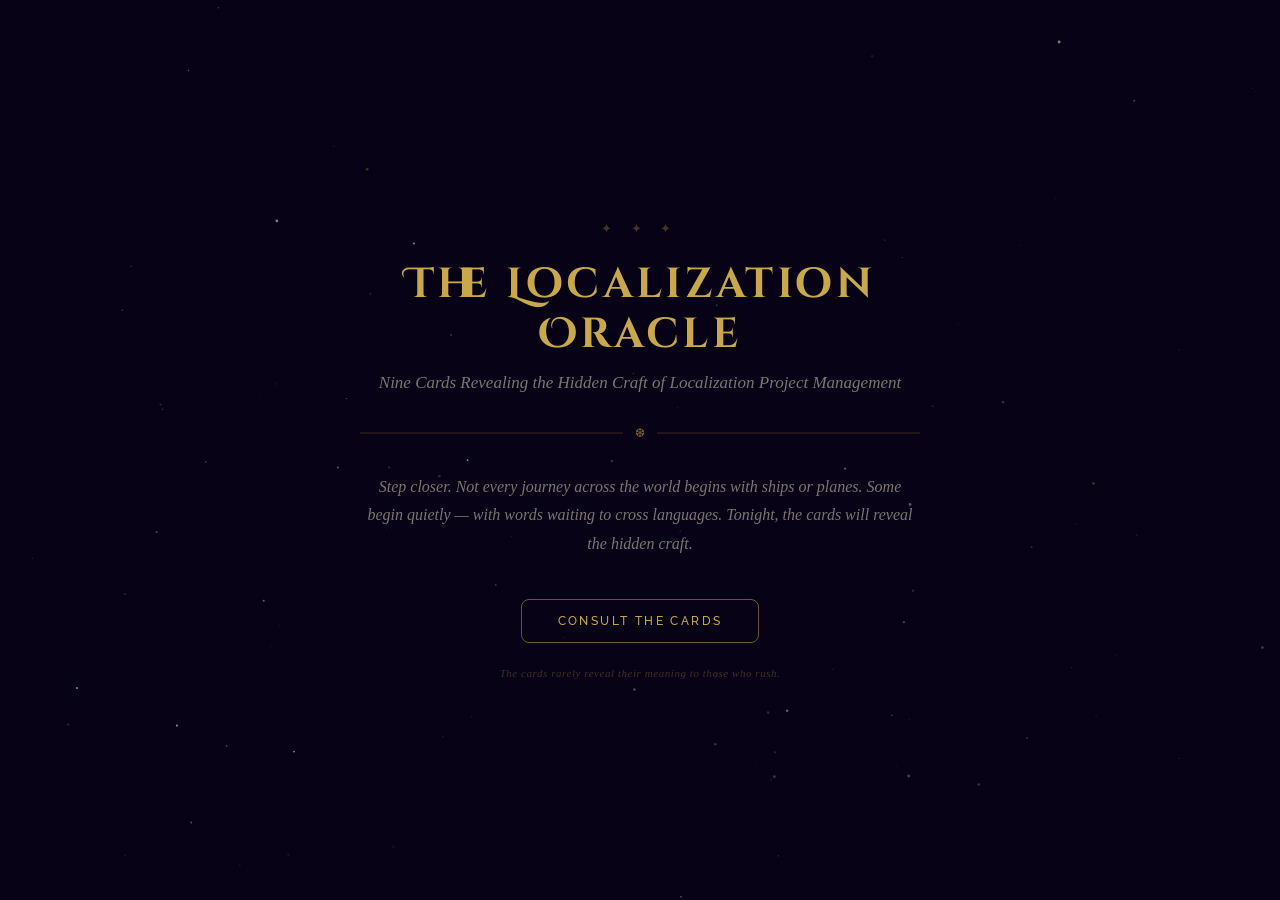
==== commit 3e1ad35e: "Replace index.html with self-contained tarot oracle landing page Rewrites index.html as a fully self" ====
--- a/index.html
+++ b/index.html
@@ -2,34 +2,272 @@
 <html lang="en">
 <head>
   <meta charset="utf-8" />
-  <meta name="viewport" content="width=device-width,initial-scale=1" />
+  <meta name="viewport" content="width=device-width, initial-scale=1" />
   <title>The Localization Oracle</title>
-  <link rel="stylesheet" href="styles.css" />
+  <link rel="preconnect" href="https://fonts.googleapis.com" />
+  <link rel="preconnect" href="https://fonts.gstatic.com" crossorigin />
+  <link href="https://fonts.googleapis.com/css2?family=Cinzel+Decorative:wght@400;700&family=IM+Fell+English:ital@0;1&family=Raleway:wght@300;400;500;600&display=swap" rel="stylesheet" />
+  <style>
+    :root {
+      --deep: #070216;
+      --surface: #100828;
+      --gold: #c9a84c;
+      --gold-lt: #e8c97a;
+      --gold-dim: #7a6030;
+      --gold-faint: rgba(201,168,76,0.12);
+      --parch: #f0e6cc;
+      --parch-dim: rgba(240,230,204,0.5);
+      --mist: #9b8fd4;
+      --div: rgba(201,168,76,0.18);
+    }
+
+    *, *::before, *::after {
+      box-sizing: border-box;
+      margin: 0;
+      padding: 0;
+    }
+
+    html, body {
+      height: 100%;
+    }
+
+    body {
+      background: var(--deep);
+      overflow-x: hidden;
+      font-family: 'Raleway', sans-serif;
+    }
+
+    /* Star canvas */
+    #starCanvas {
+      position: fixed;
+      top: 0;
+      left: 0;
+      width: 100vw;
+      height: 100vh;
+      z-index: 0;
+      pointer-events: none;
+    }
+
+    /* Main wrapper */
+    .wrapper {
+      position: relative;
+      z-index: 1;
+      min-height: 100vh;
+      display: flex;
+      flex-direction: column;
+      align-items: center;
+      justify-content: center;
+      padding: 3rem 1.5rem;
+      text-align: center;
+    }
+
+    /* Inner content */
+    .inner {
+      max-width: 560px;
+      width: 100%;
+    }
+
+    /* Ornament line */
+    .ornament {
+      font-size: 13px;
+      color: var(--gold-dim);
+      letter-spacing: 0.6em;
+      opacity: 0.55;
+      margin-bottom: 1.5rem;
+    }
+
+    /* Main heading */
+    h1 {
+      font-family: 'Cinzel Decorative', serif;
+      font-size: clamp(22px, 5vw, 42px);
+      color: var(--gold);
+      letter-spacing: 0.08em;
+      line-height: 1.2;
+      margin-bottom: 0.75rem;
+    }
+
+    /* Subheading */
+    .subheading {
+      font-family: 'IM Fell English', serif;
+      font-style: italic;
+      color: var(--parch-dim);
+      font-size: clamp(13px, 2vw, 17px);
+      margin-bottom: 2rem;
+    }
+
+    /* Divider */
+    .divider {
+      position: relative;
+      width: 100%;
+      margin: 0 auto 2rem;
+      height: 1em;
+      display: flex;
+      align-items: center;
+      justify-content: center;
+    }
+
+    .divider::before {
+      content: '';
+      position: absolute;
+      top: 50%;
+      left: 0;
+      width: 100%;
+      height: 1px;
+      background: rgba(201,168,76,0.25);
+      transform: translateY(-50%);
+    }
+
+    .divider::after {
+      content: '\2746';
+      position: absolute;
+      top: 50%;
+      left: 50%;
+      transform: translate(-50%, -50%);
+      background: var(--deep);
+      padding: 0 12px;
+      color: var(--gold-dim);
+      font-size: 12px;
+    }
+
+    /* Atmospheric paragraph */
+    .atmosphere {
+      font-family: 'IM Fell English', serif;
+      font-style: italic;
+      color: var(--parch-dim);
+      font-size: clamp(14px, 1.8vw, 16px);
+      line-height: 1.8;
+      margin-bottom: 2.5rem;
+    }
+
+    /* CTA button */
+    @keyframes cardGlow {
+      0%, 100% { box-shadow: 0 0 0 rgba(201,168,76,0); }
+      50%       { box-shadow: 0 0 24px rgba(201,168,76,0.2); }
+    }
+
+    .cta {
+      display: inline-block;
+      font-family: 'Raleway', sans-serif;
+      font-size: 12px;
+      font-weight: 500;
+      letter-spacing: 0.2em;
+      text-transform: uppercase;
+      text-decoration: none;
+      color: var(--gold);
+      border: 1px solid rgba(201,168,76,0.5);
+      border-radius: 8px;
+      padding: 14px 36px;
+      background: transparent;
+      transition: background 0.3s, border-color 0.3s, box-shadow 0.3s;
+      animation: cardGlow 3s infinite ease-in-out 1s;
+      margin-bottom: 1.5rem;
+    }
+
+    .cta:hover {
+      background: rgba(201,168,76,0.1);
+      border-color: var(--gold);
+      box-shadow: 0 0 24px rgba(201,168,76,0.15);
+    }
+
+    /* Whisper text */
+    .whisper {
+      font-family: 'IM Fell English', serif;
+      font-style: italic;
+      color: rgba(201,168,76,0.28);
+      font-size: 11px;
+      letter-spacing: 0.05em;
+    }
+  </style>
 </head>
-<body class="page page--cover">
-  <div class="bg"></div>
-  <div class="particles" aria-hidden="true"></div>
-  <div class="petalLayer" id="petalLayer" aria-hidden="true"></div>
-
-  <div class="cornerCandles" aria-hidden="true">
-    <div class="candle candle--tl"><div class="flame"></div></div>
-    <div class="candle candle--tr"><div class="flame"></div></div>
-    <div class="candle candle--bl"><div class="flame"></div></div>
-    <div class="candle candle--br"><div class="flame"></div></div>
+<body>
+
+  <canvas id="starCanvas" aria-hidden="true"></canvas>
+
+  <div class="wrapper">
+    <div class="inner">
+
+      <p class="ornament">&#10022; &#10022; &#10022;</p>
+
+      <h1>The Localization Oracle</h1>
+
+      <p class="subheading">Nine Cards Revealing the Hidden Craft of Localization Project Management</p>
+
+      <div class="divider" aria-hidden="true"></div>
+
+      <p class="atmosphere">Step closer. Not every journey across the world begins with ships or planes. Some begin quietly &#8212; with words waiting to cross languages. Tonight, the cards will reveal the hidden craft.</p>
+
+      <a class="cta" href="spread.html">Consult the Cards</a>
+
+      <p class="whisper">The cards rarely reveal their meaning to those who rush.</p>
+
+    </div>
   </div>
 
-  <main class="centerStage">
-    <section class="heroCard" aria-label="Cover">
-      <p class="kicker">Nine Cards Revealing the Hidden Craft of Localization Project Management</p>
-      <h1 class="title">The Localization Oracle</h1>
-      <p class="lead">Step closer.</p>
-      <p class="lead">Not every journey across the world begins with ships or planes. Some begin quietly — with words waiting to cross languages.</p>
-      <p class="lead">Tonight, the cards will reveal the hidden craft.</p>
-      <a class="btn btn--gold" id="beginReading" href="spread.html">Consult the Cards</a>
-      <p class="lore coverWhisper">The cards rarely reveal their meaning to those who rush.</p>
-    </section>
-  </main>
-
-  <script src="script.js"></script>
+  <script>
+    (function () {
+      var canvas = document.getElementById('starCanvas');
+      var ctx = canvas.getContext('2d');
+      var stars = [];
+      var startTime = performance.now();
+
+      function initStars() {
+        stars = [];
+        var w = canvas.width;
+        var h = canvas.height;
+        for (var i = 0; i < 180; i++) {
+          stars.push({
+            x: Math.random() * w,
+            y: Math.random() * h,
+            radius: 0.2 + Math.random() * 1.3,
+            opacity: 0.07 + Math.random() * 0.60,
+            speed: 0.02 + Math.random() * 0.13,
+            twinkleOffset: Math.random() * Math.PI * 2,
+            gold: Math.random() < 0.07
+          });
+        }
+      }
+
+      function resize() {
+        canvas.width = window.innerWidth;
+        canvas.height = window.innerHeight;
+        initStars();
+      }
+
+      function animate(now) {
+        var time = now - startTime;
+        ctx.clearRect(0, 0, canvas.width, canvas.height);
+
+        for (var i = 0; i < stars.length; i++) {
+          var s = stars[i];
+          var modulated = 0.4 + 0.6 * Math.sin(time * 0.0009 + s.twinkleOffset);
+          var alpha = s.opacity * modulated;
+
+          ctx.beginPath();
+          ctx.arc(s.x, s.y, s.radius, 0, Math.PI * 2);
+
+          if (s.gold) {
+            ctx.fillStyle = 'rgba(201,168,76,' + (alpha * 0.7).toFixed(3) + ')';
+          } else {
+            ctx.fillStyle = 'rgba(232,220,198,' + alpha.toFixed(3) + ')';
+          }
+
+          ctx.fill();
+
+          s.y -= s.speed;
+          if (s.y < -2) {
+            s.y = canvas.height + 2;
+            s.x = Math.random() * canvas.width;
+          }
+        }
+
+        requestAnimationFrame(animate);
+      }
+
+      window.addEventListener('resize', resize);
+      resize();
+      requestAnimationFrame(animate);
+    })();
+  </script>
+
 </body>
 </html>
